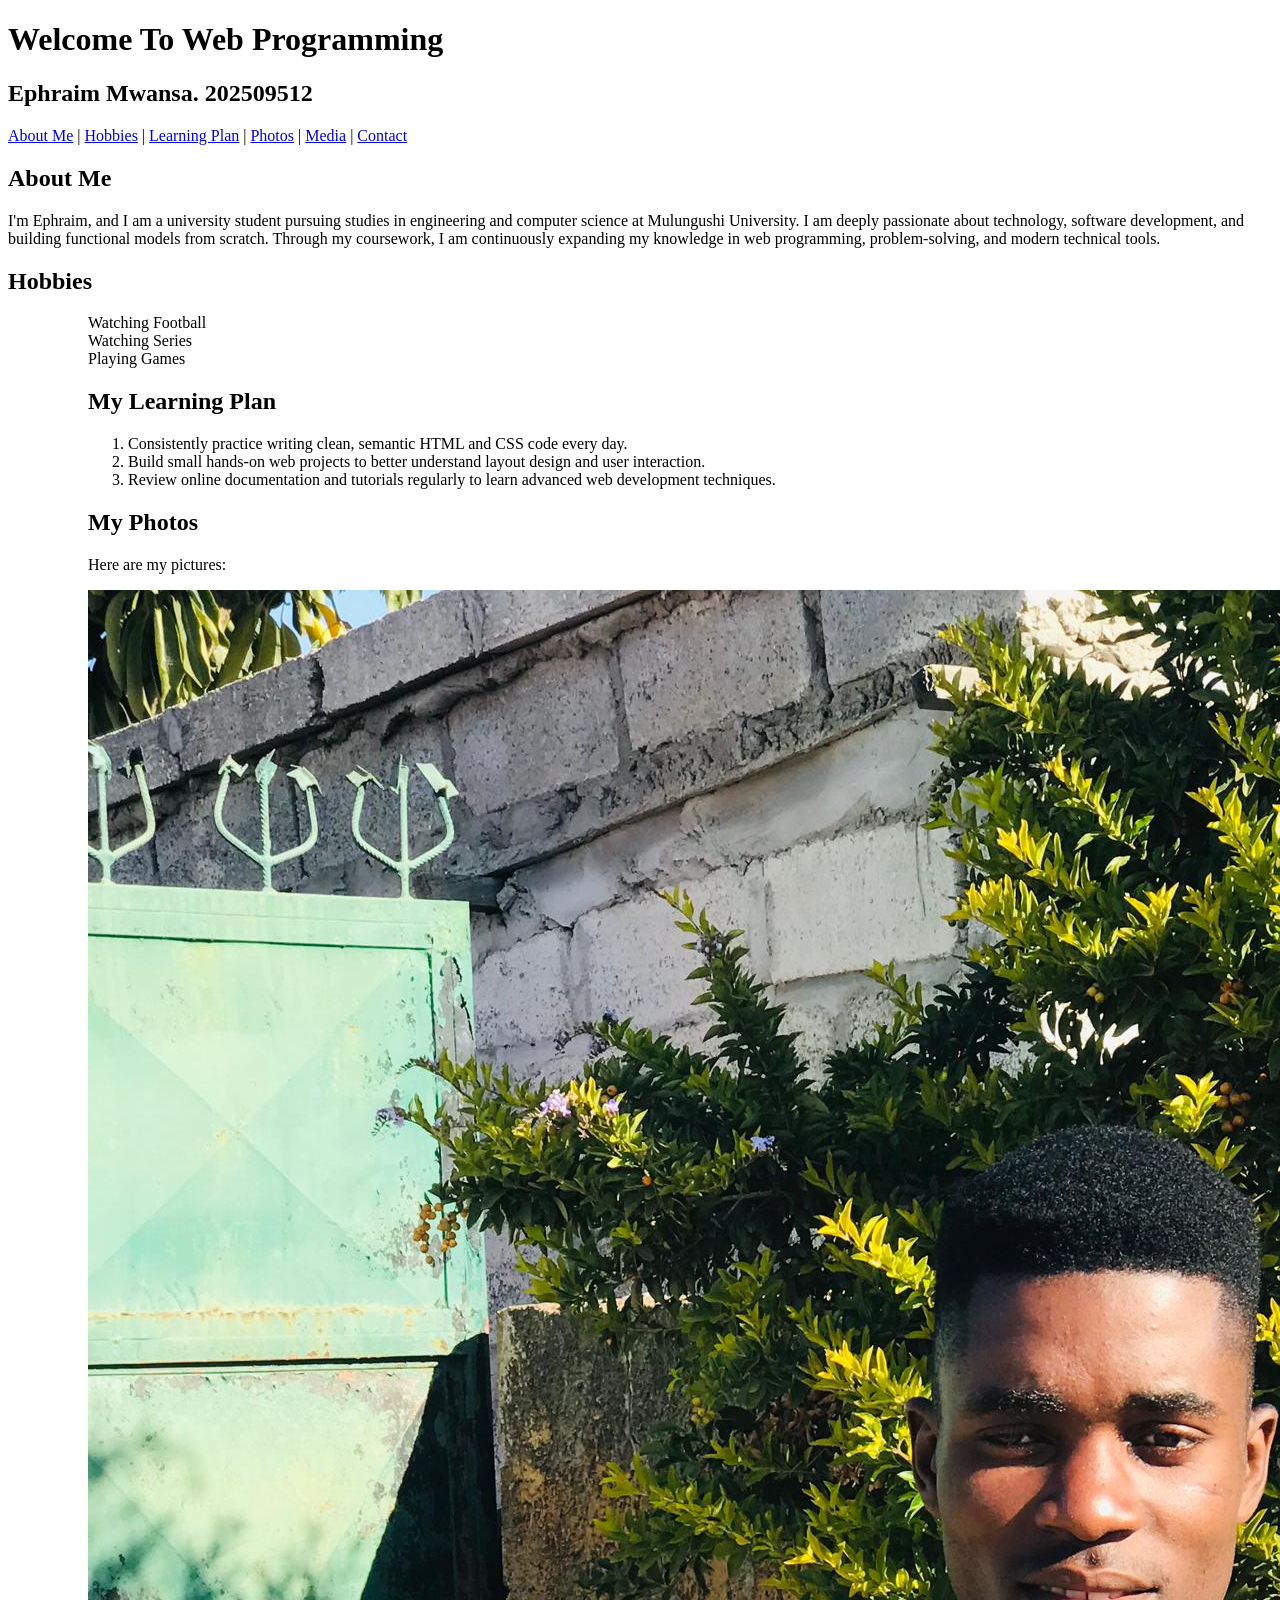
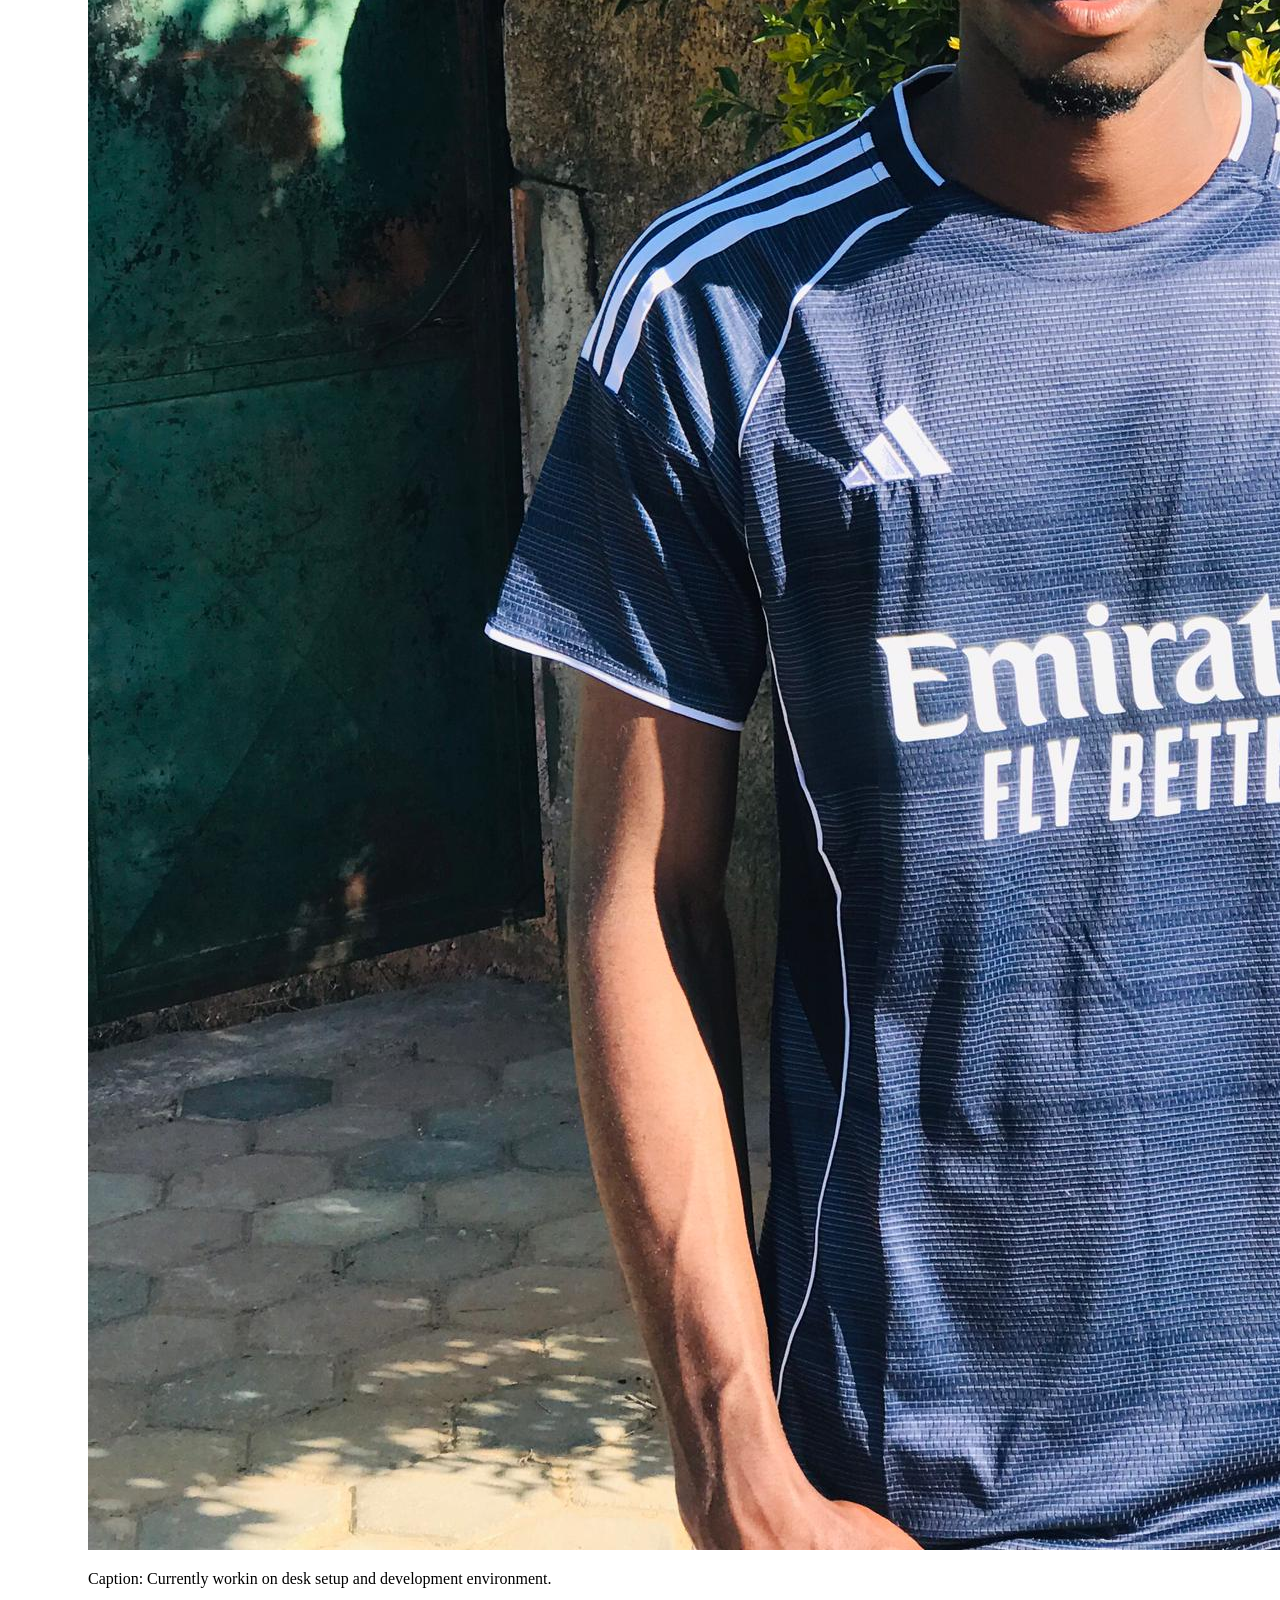
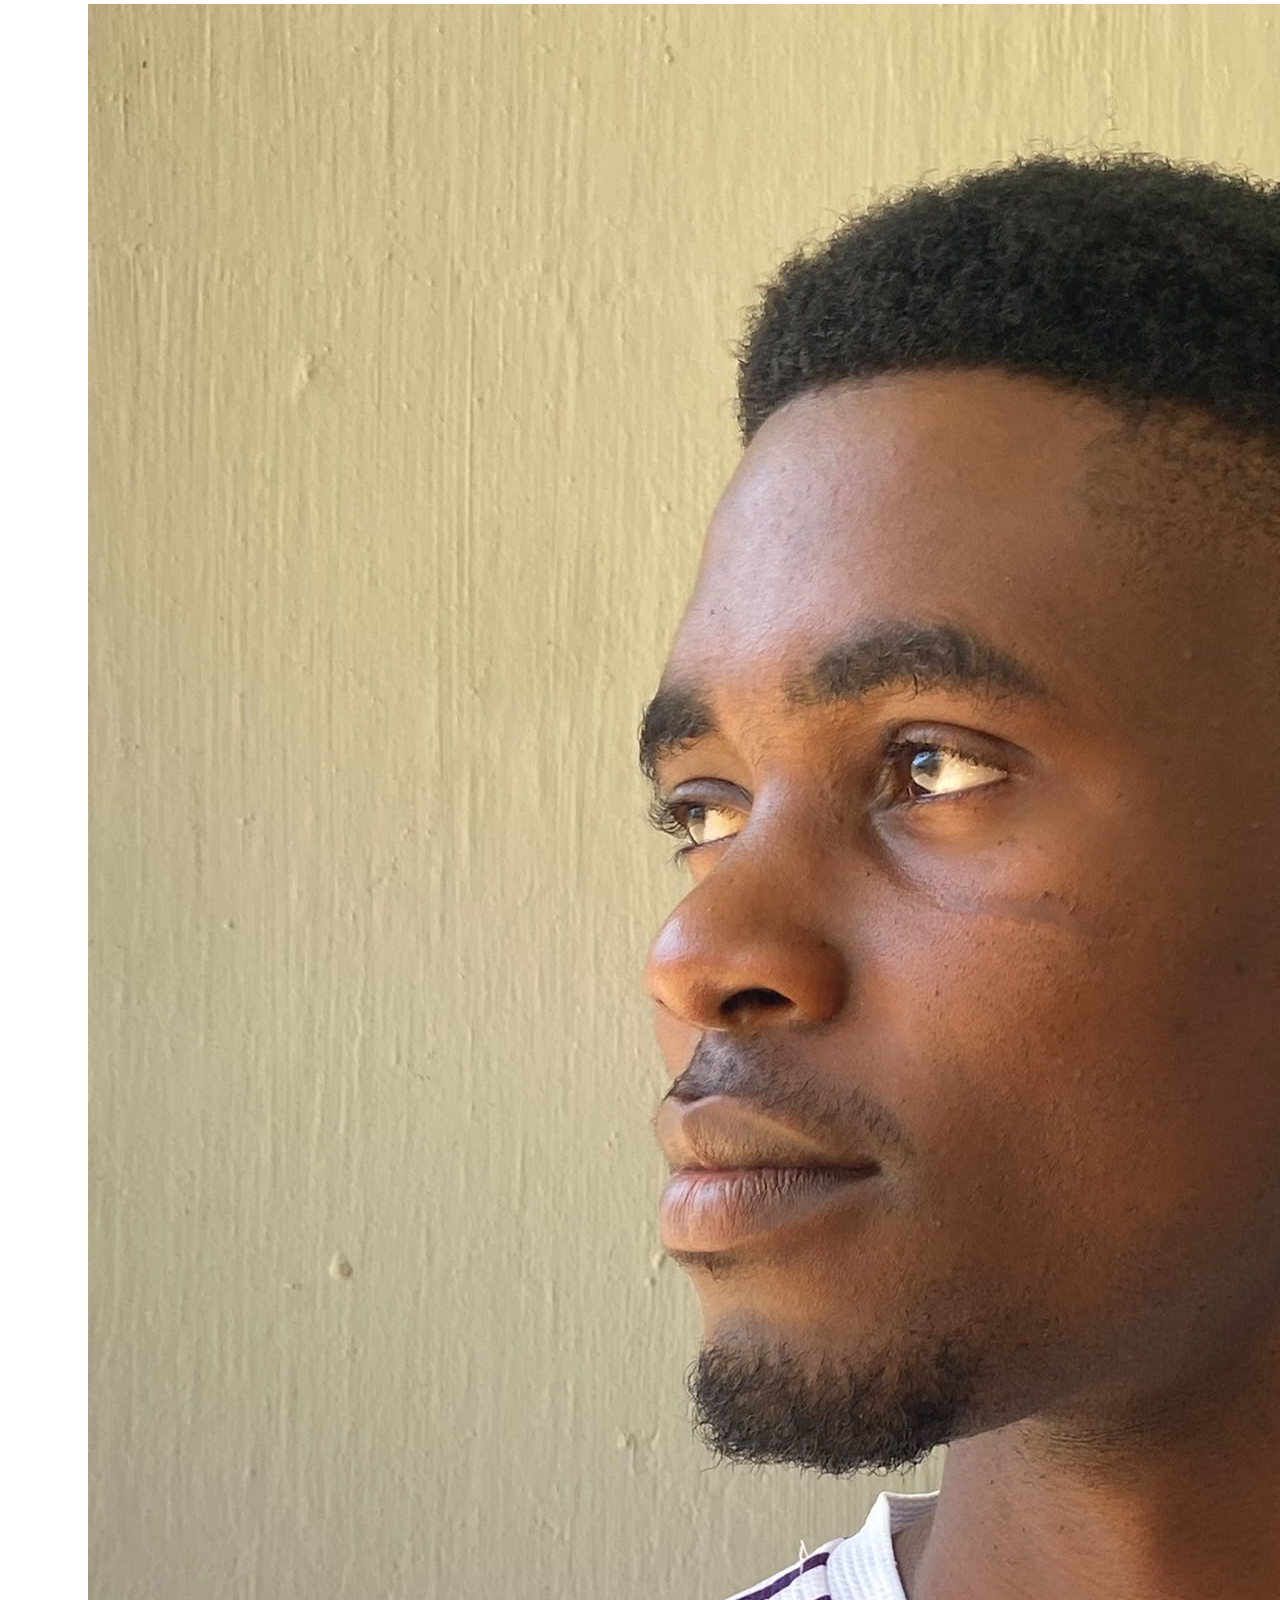
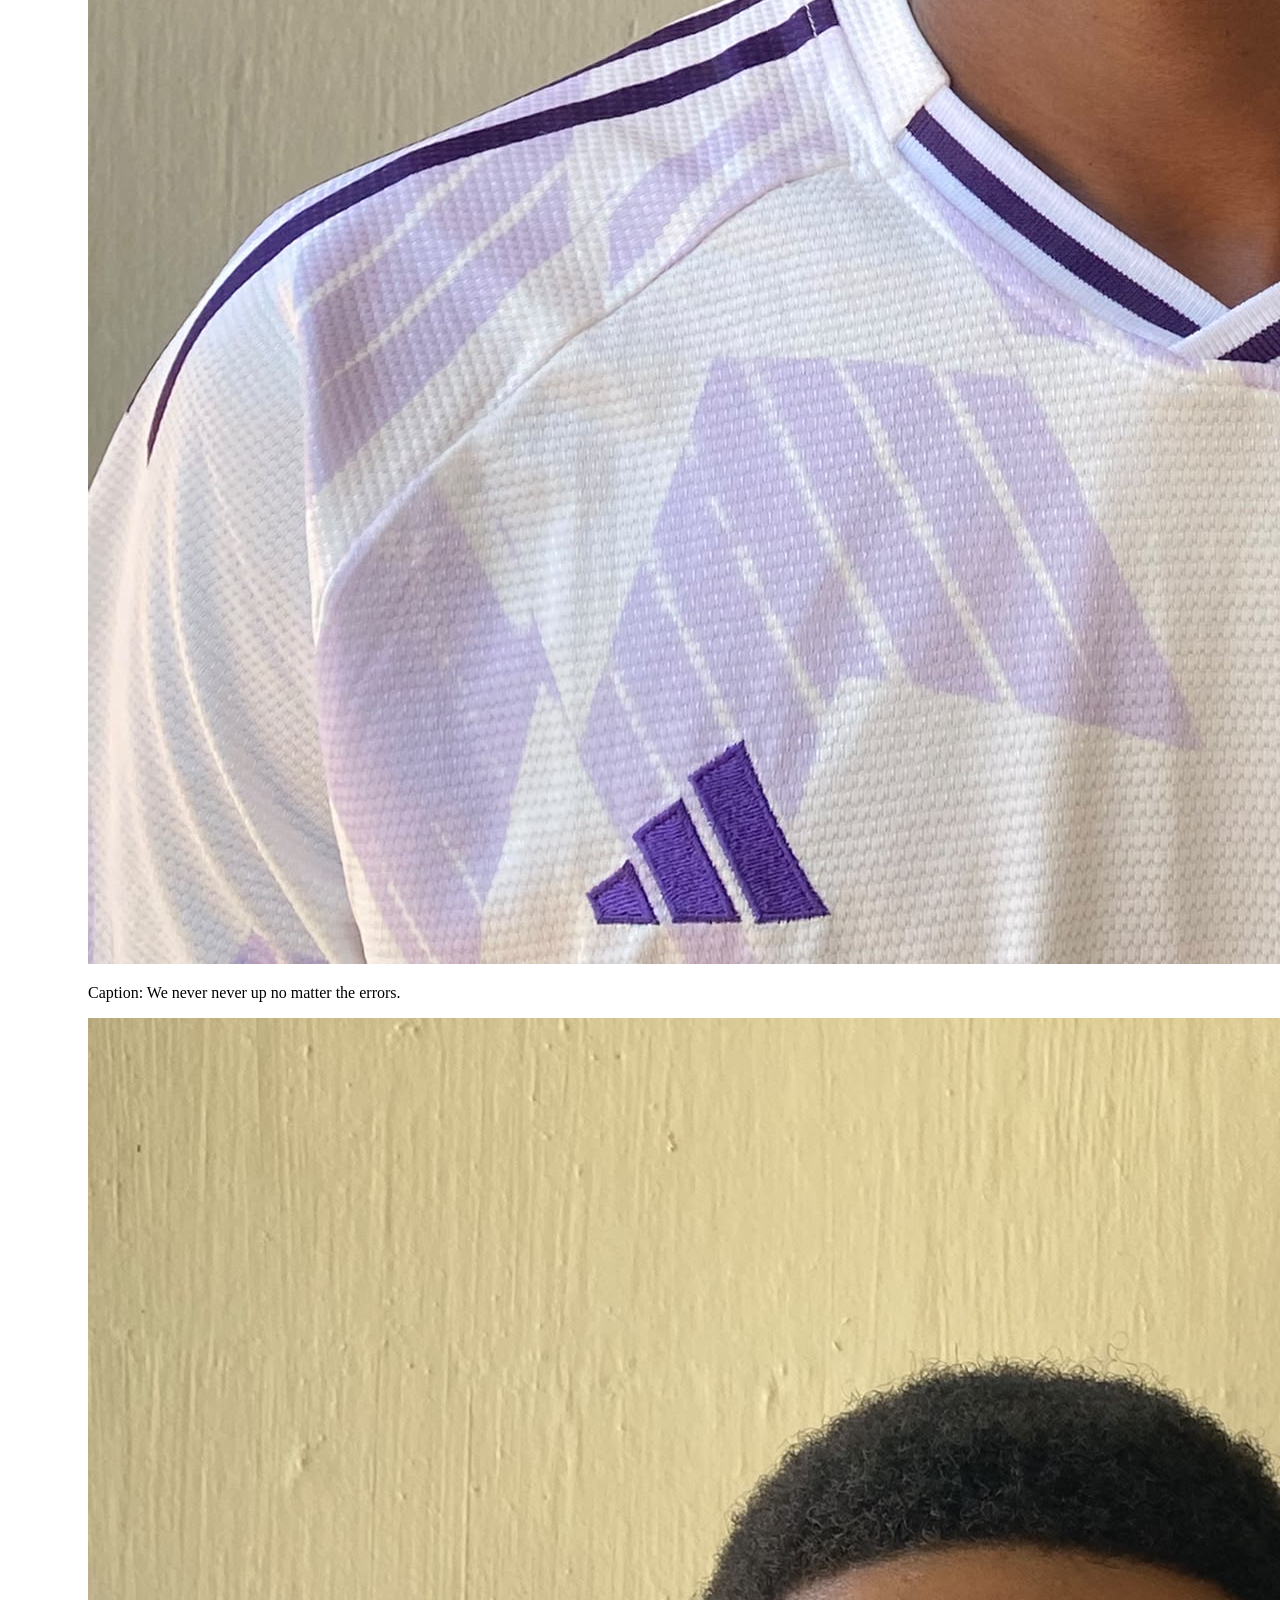
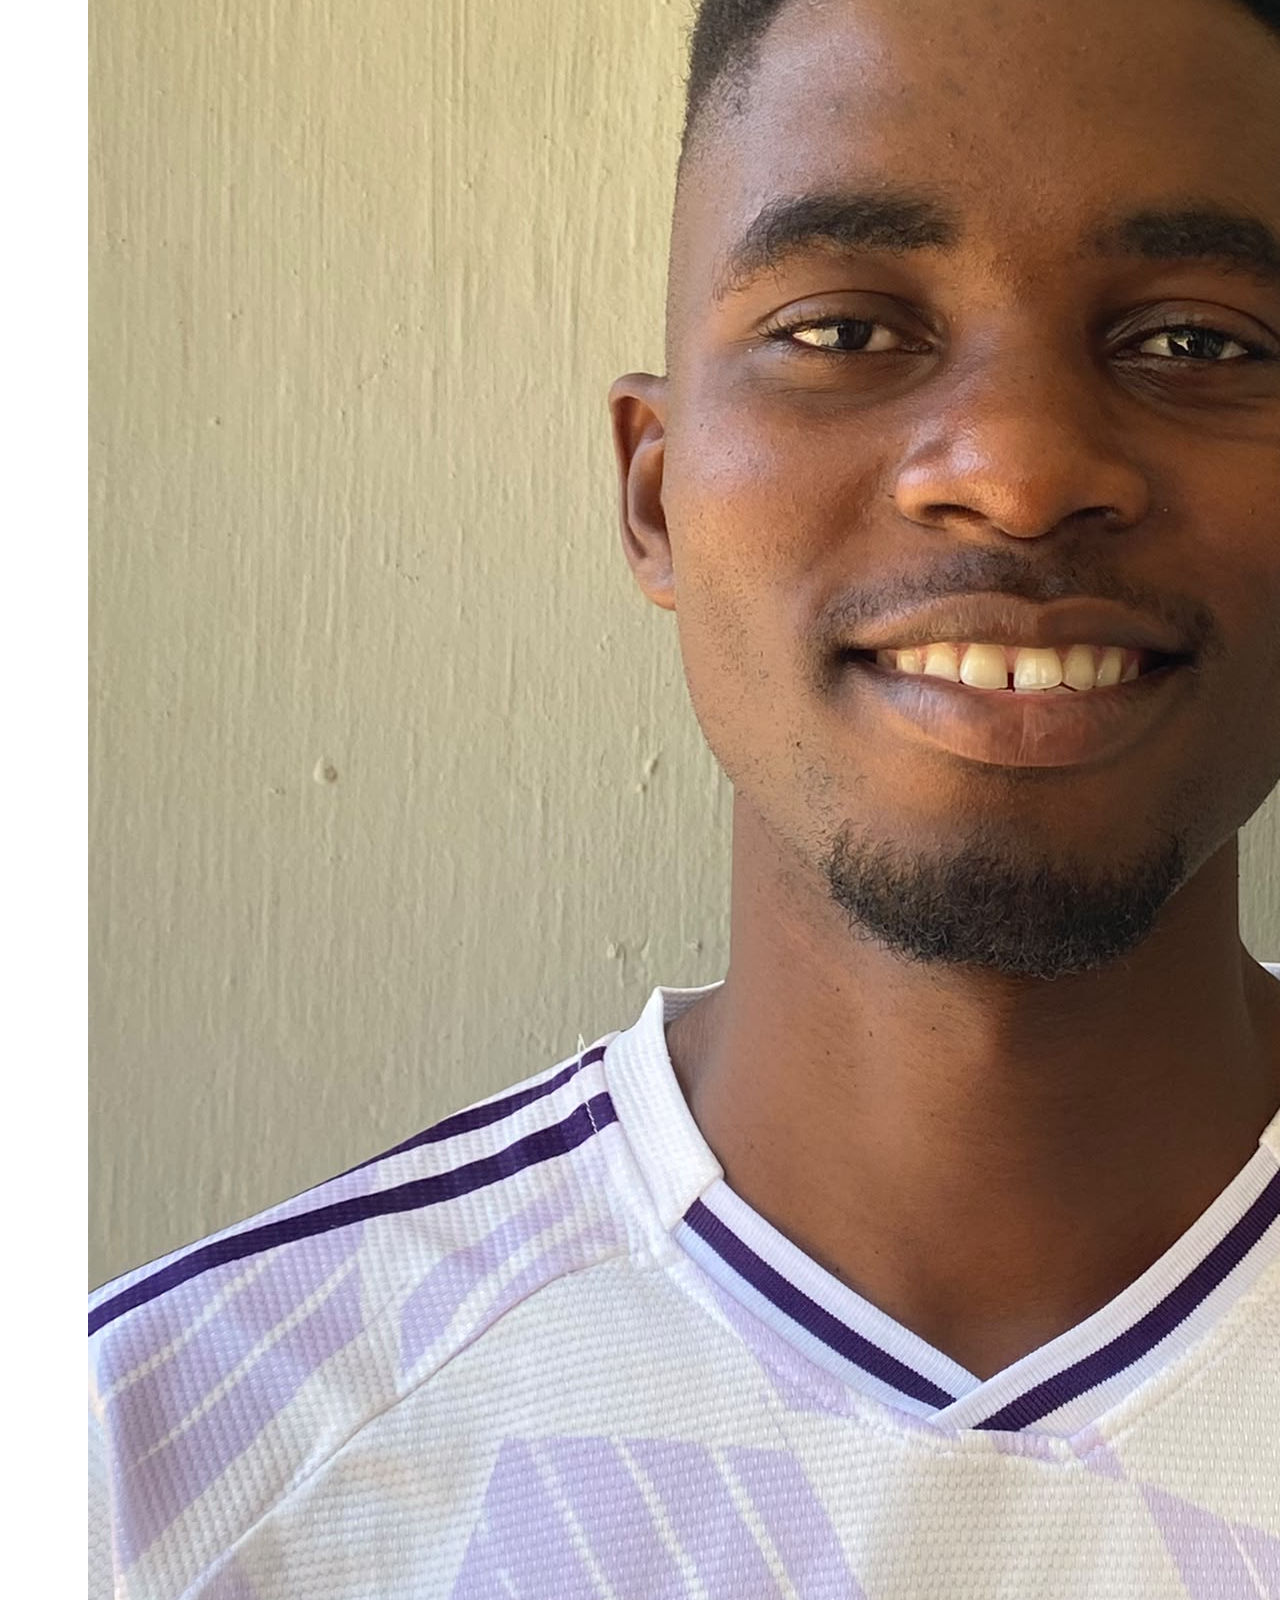
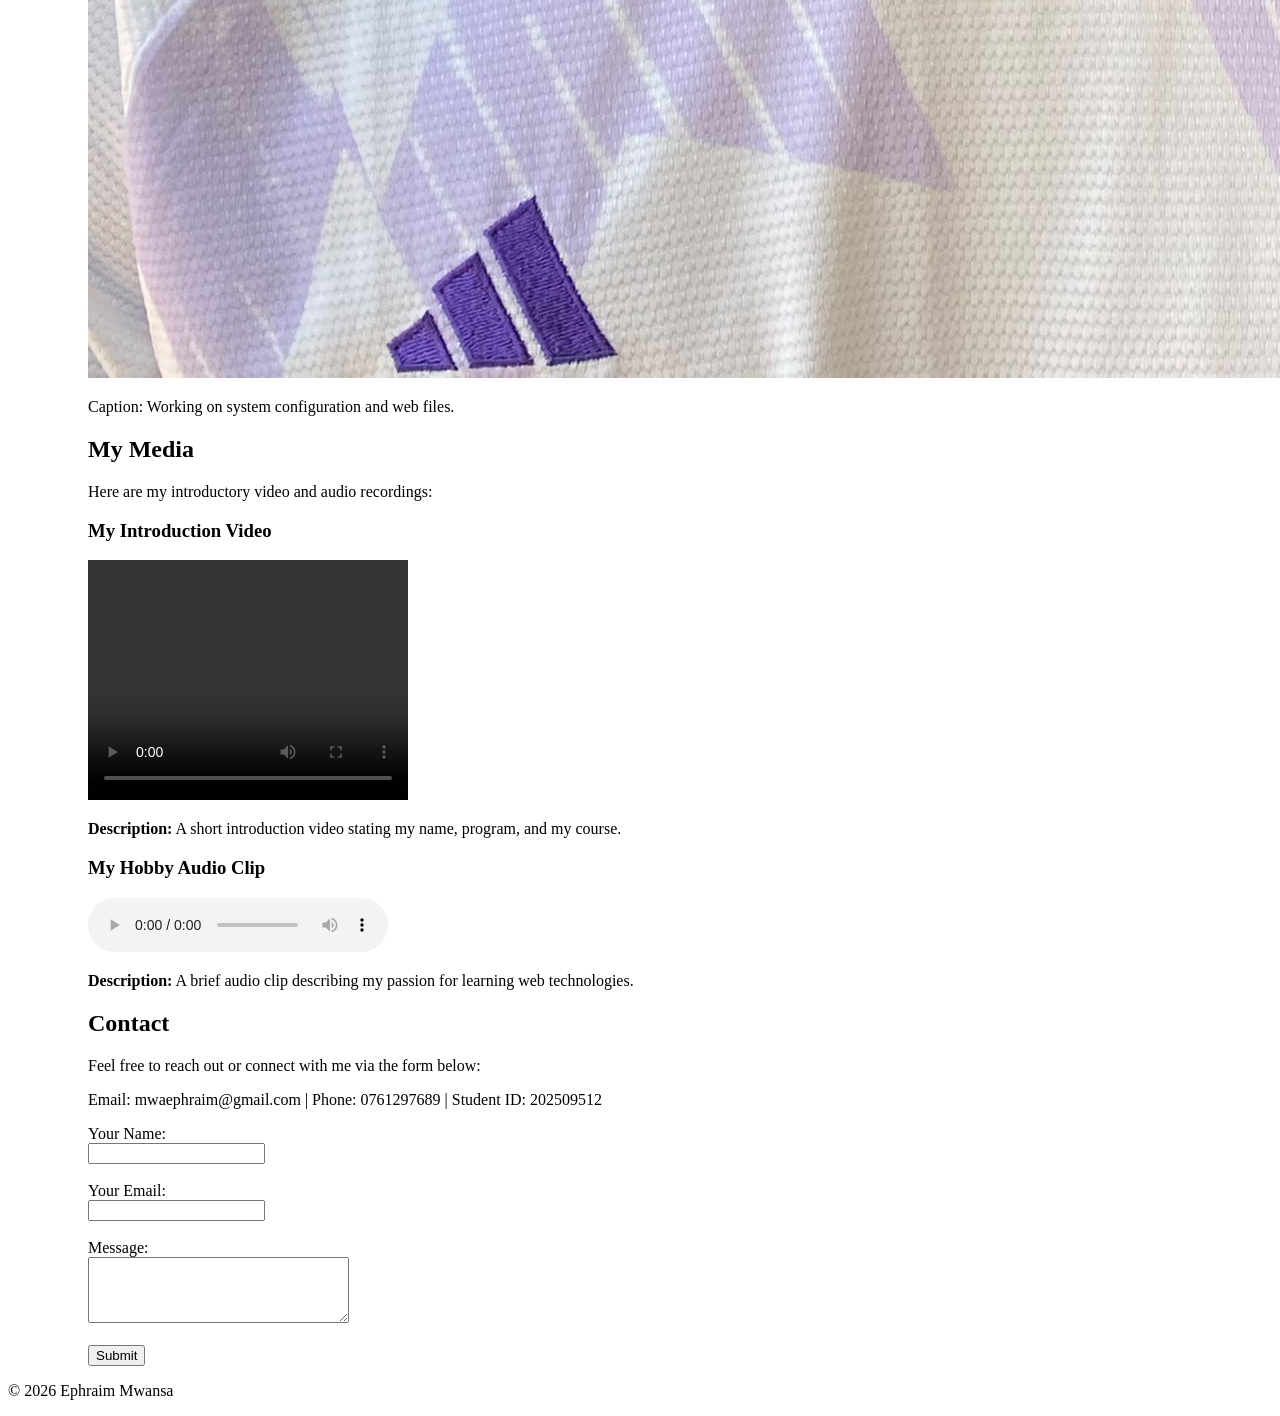
==== index.html @ f12412a6 "My web project final submission" ====
<!DOCTYPE html>
<html lang="en">

<head>
    <meta charset="UTF-8">
    <meta name+="viewport" content="width=device-width, initial-scale=1.0">
    <title>My First Web Page</title>
    <link rel="stylesheet" href="css/styles.css">
</head>

<body>

    <header>
        <h1>Welcome To Web Programming</h1>
        <h2> Ephraim Mwansa. 202509512</h2>
    </header>

    <nav>
        <a href="#about">About Me</a> |
        <a href="#hobbies">Hobbies</a> |
        <a href="#learning-plan">Learning Plan</a> |
        <a href="#photos">Photos</a> |
        <a href="#media">Media</a> |
        <a href="#contact">Contact</a>
        <nav>

            <main>
                <section id="about">
                    <h2>About Me</h2>
                    <p>I'm Ephraim, and I am a university student pursuing studies in engineering and computer science
                        at Mulungushi University. I am deeply passionate about technology, software development, and
                        building functional models from scratch. Through my coursework, I am continuously expanding my
                        knowledge in web programming, problem-solving, and modern technical tools.</p>
                </section>

                <section id="hobbies">
                    <h2>Hobbies</h2>
                    <ul>
                        <ul>Watching Football</ul>
                        <ul>Watching Series</ul>
                        <ul>Playing Games</ul>
                        <ul>
                            <section>

                                <section id="learning-plan">
                                    <h2>My Learning Plan</h2>
                                    <ol>
                                        <li>Consistently practice writing clean, semantic HTML and CSS code every
                                            day.</li>
                                        <li>Build small hands-on web projects to better understand layout design and
                                            user interaction.</li>
                                        <li>Review online documentation and tutorials regularly to learn advanced
                                            web development techniques.</li>
                                    </ol>
                                </section>

                                <section id="photos">
                                    <h2>My Photos</h2>
                                    <p>Here are my pictures:</p>

                                    <div>
                                        <img src="images/photos1.jpg" alt="A photo of me">
                                        <p>Caption: Currently workin on desk setup and development environment.</p>
                                    </div>

                                    <div>
                                        <img src="images/photos2.jpg"
                                            alt="Small amout of work every hour adds a step ahead to the success">
                                        <p>Caption: We never never up no matter the errors.</p>
                                    </div>

                                    <div>
                                        <img src="images/photos3.jpg" alt="Yeah thats me">
                                        <p>Caption: Working on system configuration and web files.</p>
                                    </div>
                                </section>

                                <section id="media">
                                    <h2>My Media</h2>
                                    <p>Here are my introductory video and audio recordings:</p>

                                    <!-- Video Player -->
                                    <div>
                                        <h3>My Introduction Video</h3>
                                        <video width="320" height="240" controls>
                                            <source src="videos/videos.mp4" type="video/mp4">
                                            Your browser does not support the video tag.
                                        </video>
                                        <p><strong>Description:</strong> A short introduction video stating my name,
                                            program, and my course.</p>
                                    </div>

                                    <!-- Audio Player -->
                                    <div>
                                        <h3>My Hobby Audio Clip</h3>
                                        <audio controls>
                                            <source src="audio/voice.aac" type="audio/aac">
                                            <source src="audio/voice.mp3" type="audio/mpeg">
                                            Your browser does not support the audio element.
                                        </audio>
                                        <p><strong>Description:</strong> A brief audio clip describing my passion for
                                            learning web technologies.</p>
                                    </div>
                                </section>

                                <section id="contact">
                                    <h2>Contact</h2>
                                    <p>Feel free to reach out or connect with me via the form below:</p>
                                    <p>Email: mwaephraim@gmail.com | Phone: 0761297689 | Student ID: 202509512</p>

                                    <form>
                                        <label for="name">Your Name:</label><br>
                                        <input type="text" id="name" name="name"><br><br>

                                        <label for="email">Your Email:</label><br>
                                        <input type="email" id="email" name="email"><br><br>

                                        <label for="message">Message:</label><br>
                                        <textarea id="message" name="message" rows="4" cols="30"></textarea><br><br>

                                        <button type="submit">Submit</button>
                                    </form>
                                </section>

            </main>

            <footer>
                <p>&copy; 2026 Ephraim Mwansa</p>
            </footer>

</body>

</html>
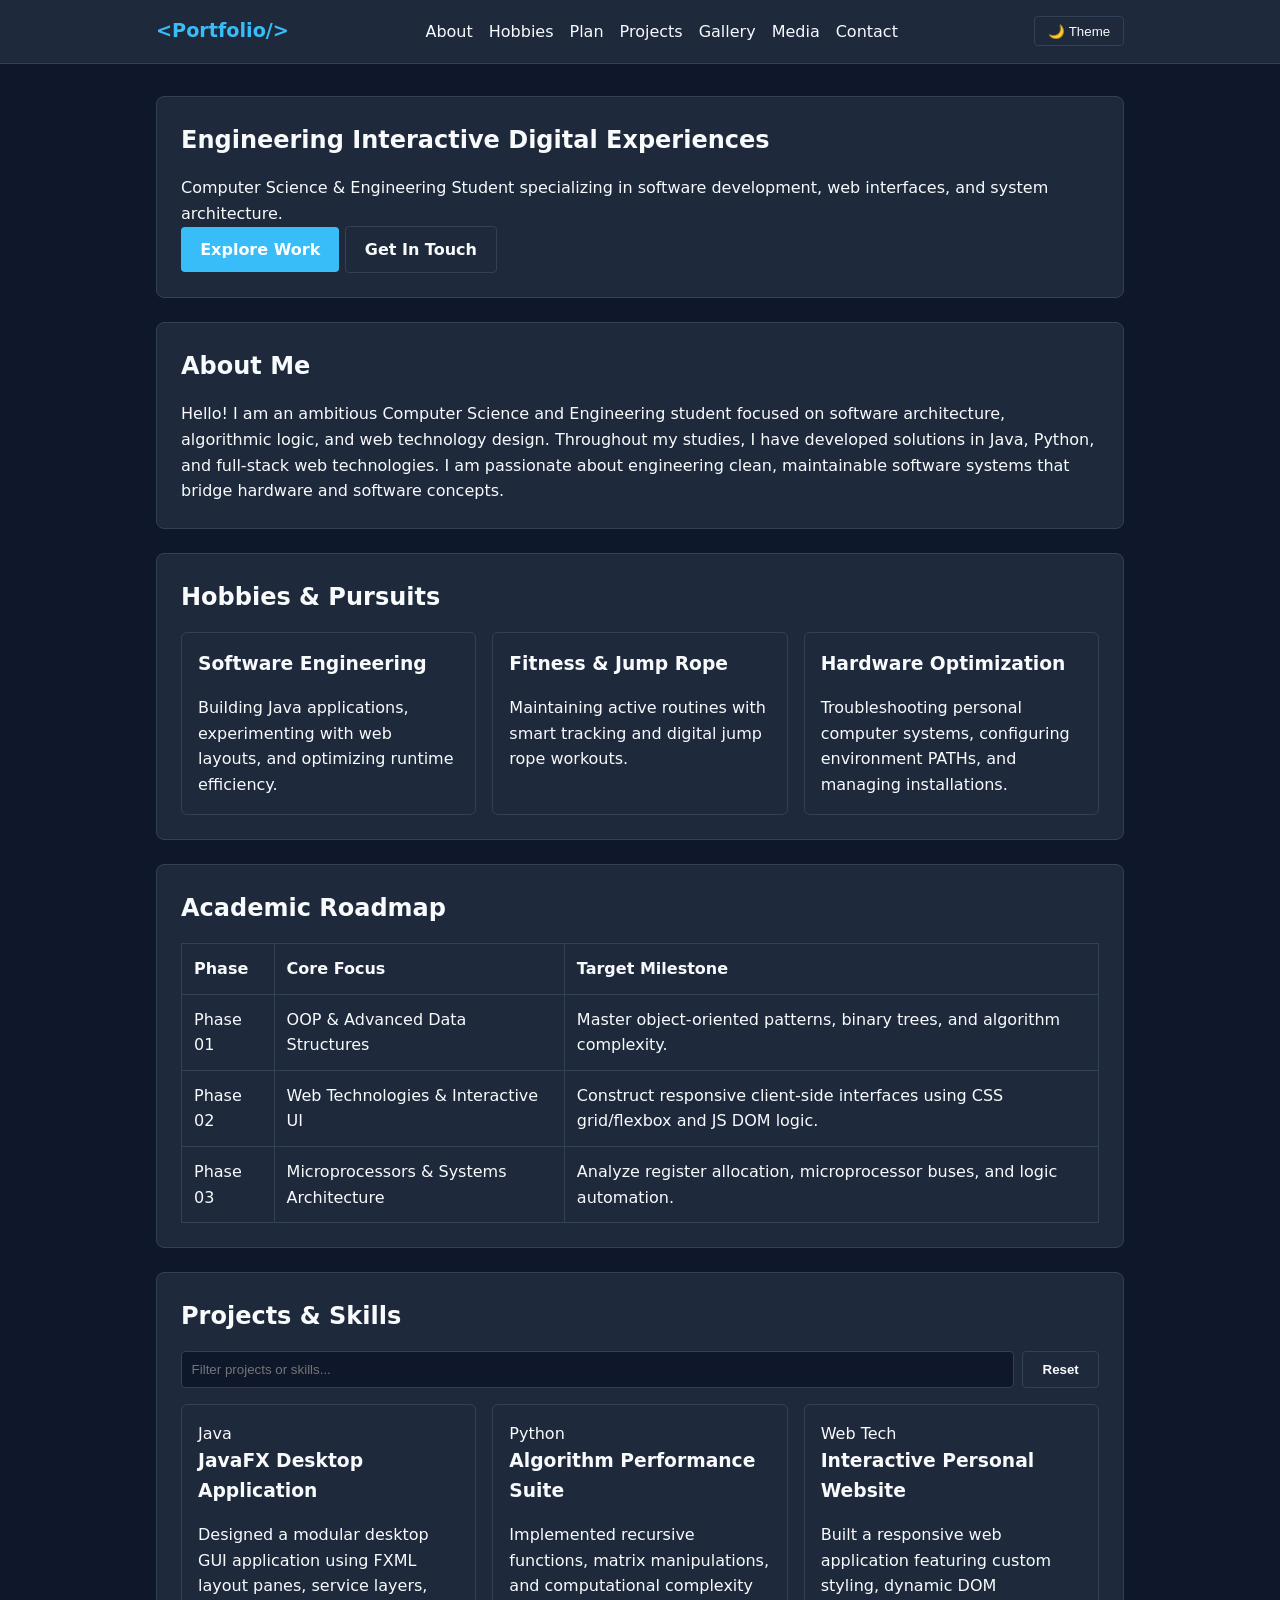
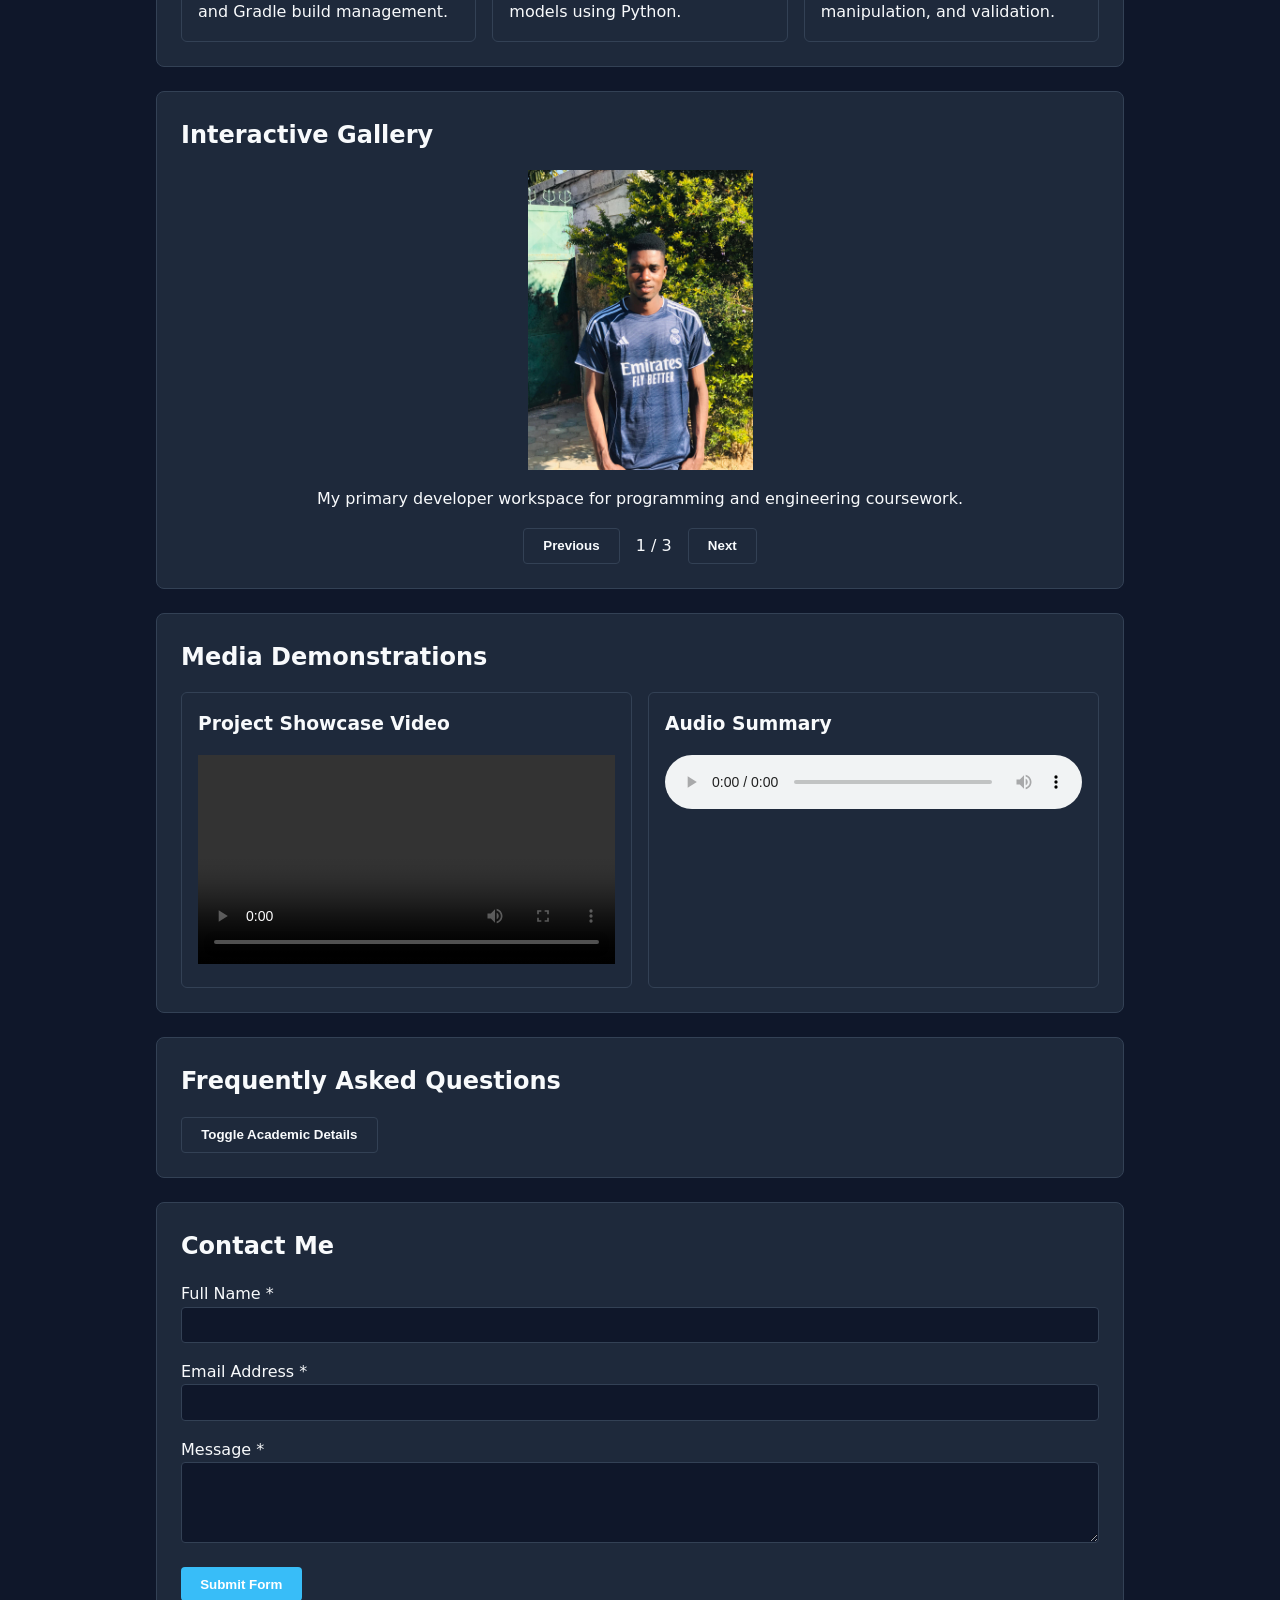
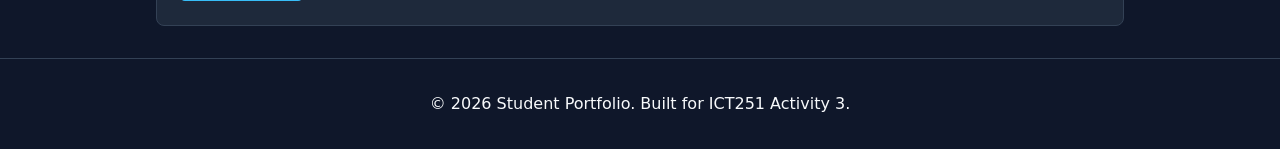
==== commit 273b8f8e: "Complete Activity 3 updates" ====
--- a/index.html
+++ b/index.html
@@ -3,130 +3,222 @@
 
 <head>
     <meta charset="UTF-8">
-    <meta name+="viewport" content="width=device-width, initial-scale=1.0">
-    <title>My First Web Page</title>
+    <meta name="viewport" content="width=device-width, initial-scale=1.0">
+    <title>Interactive Portfolio | ICT251 Activity 3</title>
     <link rel="stylesheet" href="css/styles.css">
+    <script src="js/script.js" defer></script>
 </head>
 
 <body>
 
     <header>
-        <h1>Welcome To Web Programming</h1>
-        <h2> Ephraim Mwansa. 202509512</h2>
+        <div class="header-container">
+            <a href="#" class="brand-logo">&lt;Portfolio/&gt;</a>
+            <button id="menu-toggle" class="nav-toggle">☰ Menu</button>
+            <nav id="navbar" class="nav-menu">
+                <ul>
+                    <li><a href="#about">About</a></li>
+                    <li><a href="#hobbies">Hobbies</a></li>
+                    <li><a href="#plan">Plan</a></li>
+                    <li><a href="#projects">Projects</a></li>
+                    <li><a href="#gallery">Gallery</a></li>
+                    <li><a href="#media">Media</a></li>
+                    <li><a href="#contact">Contact</a></li>
+                </ul>
+            </nav>
+            <button id="theme-toggle-btn" class="theme-btn">🌙 Theme</button>
+        </div>
     </header>
 
-    <nav>
-        <a href="#about">About Me</a> |
-        <a href="#hobbies">Hobbies</a> |
-        <a href="#learning-plan">Learning Plan</a> |
-        <a href="#photos">Photos</a> |
-        <a href="#media">Media</a> |
-        <a href="#contact">Contact</a>
-        <nav>
-
-            <main>
-                <section id="about">
-                    <h2>About Me</h2>
-                    <p>I'm Ephraim, and I am a university student pursuing studies in engineering and computer science
-                        at Mulungushi University. I am deeply passionate about technology, software development, and
-                        building functional models from scratch. Through my coursework, I am continuously expanding my
-                        knowledge in web programming, problem-solving, and modern technical tools.</p>
-                </section>
-
-                <section id="hobbies">
-                    <h2>Hobbies</h2>
-                    <ul>
-                        <ul>Watching Football</ul>
-                        <ul>Watching Series</ul>
-                        <ul>Playing Games</ul>
-                        <ul>
-                            <section>
-
-                                <section id="learning-plan">
-                                    <h2>My Learning Plan</h2>
-                                    <ol>
-                                        <li>Consistently practice writing clean, semantic HTML and CSS code every
-                                            day.</li>
-                                        <li>Build small hands-on web projects to better understand layout design and
-                                            user interaction.</li>
-                                        <li>Review online documentation and tutorials regularly to learn advanced
-                                            web development techniques.</li>
-                                    </ol>
-                                </section>
-
-                                <section id="photos">
-                                    <h2>My Photos</h2>
-                                    <p>Here are my pictures:</p>
-
-                                    <div>
-                                        <img src="images/photos1.jpg" alt="A photo of me">
-                                        <p>Caption: Currently workin on desk setup and development environment.</p>
-                                    </div>
-
-                                    <div>
-                                        <img src="images/photos2.jpg"
-                                            alt="Small amout of work every hour adds a step ahead to the success">
-                                        <p>Caption: We never never up no matter the errors.</p>
-                                    </div>
-
-                                    <div>
-                                        <img src="images/photos3.jpg" alt="Yeah thats me">
-                                        <p>Caption: Working on system configuration and web files.</p>
-                                    </div>
-                                </section>
-
-                                <section id="media">
-                                    <h2>My Media</h2>
-                                    <p>Here are my introductory video and audio recordings:</p>
-
-                                    <!-- Video Player -->
-                                    <div>
-                                        <h3>My Introduction Video</h3>
-                                        <video width="320" height="240" controls>
-                                            <source src="videos/videos.mp4" type="video/mp4">
-                                            Your browser does not support the video tag.
-                                        </video>
-                                        <p><strong>Description:</strong> A short introduction video stating my name,
-                                            program, and my course.</p>
-                                    </div>
-
-                                    <!-- Audio Player -->
-                                    <div>
-                                        <h3>My Hobby Audio Clip</h3>
-                                        <audio controls>
-                                            <source src="audio/voice.aac" type="audio/aac">
-                                            <source src="audio/voice.mp3" type="audio/mpeg">
-                                            Your browser does not support the audio element.
-                                        </audio>
-                                        <p><strong>Description:</strong> A brief audio clip describing my passion for
-                                            learning web technologies.</p>
-                                    </div>
-                                </section>
-
-                                <section id="contact">
-                                    <h2>Contact</h2>
-                                    <p>Feel free to reach out or connect with me via the form below:</p>
-                                    <p>Email: mwaephraim@gmail.com | Phone: 0761297689 | Student ID: 202509512</p>
-
-                                    <form>
-                                        <label for="name">Your Name:</label><br>
-                                        <input type="text" id="name" name="name"><br><br>
-
-                                        <label for="email">Your Email:</label><br>
-                                        <input type="email" id="email" name="email"><br><br>
-
-                                        <label for="message">Message:</label><br>
-                                        <textarea id="message" name="message" rows="4" cols="30"></textarea><br><br>
-
-                                        <button type="submit">Submit</button>
-                                    </form>
-                                </section>
-
-            </main>
-
-            <footer>
-                <p>&copy; 2026 Ephraim Mwansa</p>
-            </footer>
+    <main>
+        <section class="hero-section card">
+            <h1>Engineering Interactive Digital Experiences</h1>
+            <p>Computer Science & Engineering Student specializing in software development, web interfaces, and system
+                architecture.</p>
+            <div class="hero-actions">
+                <a href="#projects" class="btn btn-primary">Explore Work</a>
+                <a href="#contact" class="btn btn-secondary">Get In Touch</a>
+            </div>
+        </section>
+
+        <section id="about" class="content-section card">
+            <h2>About Me</h2>
+            <p>
+                Hello! I am an ambitious Computer Science and Engineering student focused on software architecture,
+                algorithmic logic, and web technology design. Throughout my studies, I have developed solutions in Java,
+                Python, and full-stack web technologies. I am passionate about engineering clean, maintainable software
+                systems that bridge hardware and software concepts.
+            </p>
+        </section>
+
+        <section id="hobbies" class="content-section card">
+            <h2>Hobbies & Pursuits</h2>
+            <div class="hobbies-grid">
+                <div class="hobby-card">
+                    <h3>Software Engineering</h3>
+                    <p>Building Java applications, experimenting with web layouts, and optimizing runtime efficiency.
+                    </p>
+                </div>
+                <div class="hobby-card">
+                    <h3>Fitness & Jump Rope</h3>
+                    <p>Maintaining active routines with smart tracking and digital jump rope workouts.</p>
+                </div>
+                <div class="hobby-card">
+                    <h3>Hardware Optimization</h3>
+                    <p>Troubleshooting personal computer systems, configuring environment PATHs, and managing
+                        installations.</p>
+                </div>
+            </div>
+        </section>
+
+        <section id="plan" class="content-section card">
+            <h2>Academic Roadmap</h2>
+            <div class="table-wrapper">
+                <table class="data-table">
+                    <thead>
+                        <tr>
+                            <th>Phase</th>
+                            <th>Core Focus</th>
+                            <th>Target Milestone</th>
+                        </tr>
+                    </thead>
+                    <tbody>
+                        <tr>
+                            <td>Phase 01</td>
+                            <td>OOP & Advanced Data Structures</td>
+                            <td>Master object-oriented patterns, binary trees, and algorithm complexity.</td>
+                        </tr>
+                        <tr>
+                            <td>Phase 02</td>
+                            <td>Web Technologies & Interactive UI</td>
+                            <td>Construct responsive client-side interfaces using CSS grid/flexbox and JS DOM logic.
+                            </td>
+                        </tr>
+                        <tr>
+                            <td>Phase 03</td>
+                            <td>Microprocessors & Systems Architecture</td>
+                            <td>Analyze register allocation, microprocessor buses, and logic automation.</td>
+                        </tr>
+                    </tbody>
+                </table>
+            </div>
+        </section>
+
+        <section id="projects" class="content-section card">
+            <h2>Projects & Skills</h2>
+            <div class="search-filter-container">
+                <input type="text" id="project-search" placeholder="Filter projects or skills...">
+                <button id="reset-search-btn" class="btn btn-secondary">Reset</button>
+            </div>
+
+            <div id="no-results-msg" class="hidden">No matching projects found.</div>
+
+            <div class="project-grid" id="project-list">
+                <article class="project-card" data-category="java desktop gui gradle">
+                    <span class="card-tag">Java</span>
+                    <h3>JavaFX Desktop Application</h3>
+                    <p>Designed a modular desktop GUI application using FXML layout panes, service layers, and Gradle
+                        build management.</p>
+                </article>
+
+                <article class="project-card" data-category="python algorithms recursion numpy">
+                    <span class="card-tag">Python</span>
+                    <h3>Algorithm Performance Suite</h3>
+                    <p>Implemented recursive functions, matrix manipulations, and computational complexity models using
+                        Python.</p>
+                </article>
+
+                <article class="project-card" data-category="web javascript html css responsive">
+                    <span class="card-tag">Web Tech</span>
+                    <h3>Interactive Personal Website</h3>
+                    <p>Built a responsive web application featuring custom styling, dynamic DOM manipulation, and
+                        validation.</p>
+                </article>
+            </div>
+        </section>
+
+        <section id="gallery" class="content-section card">
+            <h2>Interactive Gallery</h2>
+            <div class="gallery-viewport">
+                <div class="gallery-image-frame">
+                    <img id="gallery-img" src="images/photos1.jpg" alt="Academic workspace setup">
+                </div>
+                <p id="gallery-caption">My primary developer workspace for programming and engineering coursework.</p>
+                <div class="gallery-controls">
+                    <button id="prev-photo-btn" class="btn btn-secondary">Previous</button>
+                    <span id="gallery-counter">1 / 3</span>
+                    <button id="next-photo-btn" class="btn btn-secondary">Next</button>
+                </div>
+            </div>
+        </section>
+
+        <section id="media" class="content-section card">
+            <h2>Media Demonstrations</h2>
+            <div class="media-grid">
+                <article class="media-card">
+                    <h3>Project Showcase Video</h3>
+                    <video controls width="100%">
+                        <source src="videos/videos.mp4" type="video/mp4">
+                        Your browser does not support video.
+                    </video>
+                </article>
+
+                <article class="media-card">
+                    <h3>Audio Summary</h3>
+                    <audio controls style="width: 100%;">
+                        <source src="audio/voice.aac" type="audio/aac">
+                        Your browser does not support audio.
+                    </audio>
+
+
+                </article>
+            </div>
+        </section>
+
+        <section id="faq" class="content-section card">
+            <h2>Frequently Asked Questions</h2>
+            <button id="faq-toggle-btn" class="btn btn-secondary">Toggle Academic Details</button>
+            <div id="faq-content" class="expandable-panel hidden">
+                <p><strong>Technologies used:</strong> Semantic HTML5, CSS layout modules, ES6 JavaScript, and Render
+                    deployment.</p>
+            </div>
+        </section>
+
+        <section id="contact" class="content-section card">
+            <h2>Contact Me</h2>
+            <form id="contact-form" novalidate>
+                <div class="form-group">
+                    <label for="user-name">Full Name *</label>
+                    <input type="text" id="user-name" name="name" required>
+                    <span class="error-msg" id="name-error"></span>
+                </div>
+
+                <div class="form-group">
+                    <label for="user-email">Email Address *</label>
+                    <input type="email" id="user-email" name="email" required>
+                    <span class="error-msg" id="email-error"></span>
+                </div>
+
+                <div class="form-group">
+                    <label for="user-message">Message *</label>
+                    <textarea id="user-message" name="message" rows="4" required></textarea>
+                    <span class="error-msg" id="message-error"></span>
+                </div>
+
+                <button type="submit" class="btn btn-primary">Submit Form</button>
+            </form>
+
+            <div id="form-preview" class="preview-card hidden">
+                <h3>Form Submission Preview</h3>
+                <p class="demo-badge">Browser demonstration only — no message is sent.</p>
+                <div id="preview-output"></div>
+            </div>
+        </section>
+    </main>
+
+    <footer>
+        <p>&copy; 2026 Student Portfolio. Built for ICT251 Activity 3.</p>
+    </footer>
 
 </body>
 
--- a/css/styles.css
+++ b/css/styles.css
@@ -0,0 +1,236 @@
+:root {
+    --bg-color: #0f172a;
+    --card-bg: #1e293b;
+    --text-color: #f8fafc;
+    --text-muted: #94a3b8;
+    --primary: #38bdf8;
+    --primary-hover: #0284c7;
+    --border-color: #334155;
+    --error-color: #f87171;
+}
+
+body.light-mode {
+    --bg-color: #f8fafc;
+    --card-bg: #ffffff;
+    --text-color: #0f172a;
+    --text-muted: #64748b;
+    --primary: #0284c7;
+    --primary-hover: #0369a1;
+    --border-color: #e2e8f0;
+}
+
+* {
+    box-sizing: border-box;
+    margin: 0;
+    padding: 0;
+}
+
+body {
+    font-family: system-ui, -apple-system, sans-serif;
+    background-color: var(--bg-color);
+    color: var(--text-color);
+    line-height: 1.6;
+}
+
+header {
+    background: var(--card-bg);
+    border-bottom: 1px solid var(--border-color);
+    position: sticky;
+    top: 0;
+    z-index: 100;
+}
+
+.header-container {
+    max-width: 1000px;
+    margin: 0 auto;
+    padding: 1rem;
+    display: flex;
+    justify-content: space-between;
+    align-items: center;
+}
+
+.brand-logo {
+    font-weight: bold;
+    font-size: 1.2rem;
+    color: var(--primary);
+    text-decoration: none;
+}
+
+.nav-menu ul {
+    display: flex;
+    list-style: none;
+    gap: 1rem;
+}
+
+.nav-menu a {
+    color: var(--text-color);
+    text-decoration: none;
+}
+
+.nav-toggle,
+.theme-btn {
+    background: transparent;
+    border: 1px solid var(--border-color);
+    color: var(--text-color);
+    padding: 0.4rem 0.8rem;
+    border-radius: 4px;
+    cursor: pointer;
+}
+
+.nav-toggle {
+    display: none;
+}
+
+main {
+    max-width: 1000px;
+    margin: 2rem auto;
+    padding: 0 1rem;
+}
+
+.card {
+    background: var(--card-bg);
+    border: 1px solid var(--border-color);
+    padding: 1.5rem;
+    border-radius: 8px;
+    margin-bottom: 1.5rem;
+}
+
+h1,
+h2,
+h3 {
+    margin-bottom: 1rem;
+}
+
+.btn {
+    padding: 0.6rem 1.2rem;
+    border-radius: 4px;
+    border: none;
+    font-weight: bold;
+    cursor: pointer;
+    text-decoration: none;
+    display: inline-block;
+}
+
+.btn-primary {
+    background: var(--primary);
+    color: #ffffff;
+}
+
+.btn-secondary {
+    background: transparent;
+    border: 1px solid var(--border-color);
+    color: var(--text-color);
+}
+
+.hobbies-grid,
+.project-grid,
+.media-grid {
+    display: grid;
+    grid-template-columns: repeat(auto-fit, minmax(250px, 1fr));
+    gap: 1rem;
+}
+
+.hobby-card,
+.project-card,
+.media-card {
+    border: 1px solid var(--border-color);
+    padding: 1rem;
+    border-radius: 6px;
+}
+
+.data-table {
+    width: 100%;
+    border-collapse: collapse;
+}
+
+.data-table th,
+.data-table td {
+    padding: 0.75rem;
+    border: 1px solid var(--border-color);
+    text-align: left;
+}
+
+.search-filter-container {
+    display: flex;
+    gap: 0.5rem;
+    margin-bottom: 1rem;
+}
+
+.search-filter-container input,
+.form-group input,
+.form-group textarea {
+    width: 100%;
+    padding: 0.6rem;
+    border: 1px solid var(--border-color);
+    background: var(--bg-color);
+    color: var(--text-color);
+    border-radius: 4px;
+}
+
+.gallery-viewport {
+    text-align: center;
+}
+
+.gallery-image-frame {
+    height: 300px;
+    margin-bottom: 1rem;
+}
+
+.gallery-image-frame img {
+    max-width: 100%;
+    height: 100%;
+    object-fit: cover;
+}
+
+.gallery-controls {
+    display: flex;
+    justify-content: center;
+    align-items: center;
+    gap: 1rem;
+    margin-top: 1rem;
+}
+
+.form-group {
+    margin-bottom: 1rem;
+}
+
+.error-msg {
+    color: var(--error-color);
+    font-size: 0.85rem;
+}
+
+.hidden {
+    display: none !important;
+}
+
+.preview-card {
+    margin-top: 1rem;
+    padding: 1rem;
+    border: 1px solid var(--primary);
+    border-radius: 6px;
+}
+
+footer {
+    text-align: center;
+    padding: 2rem;
+    border-top: 1px solid var(--border-color);
+}
+
+@media (max-width: 768px) {
+    .nav-toggle {
+        display: block;
+    }
+
+    .nav-menu {
+        display: none;
+        width: 100%;
+    }
+
+    .nav-menu.active {
+        display: block;
+    }
+
+    .nav-menu ul {
+        flex-direction: column;
+    }
+}
